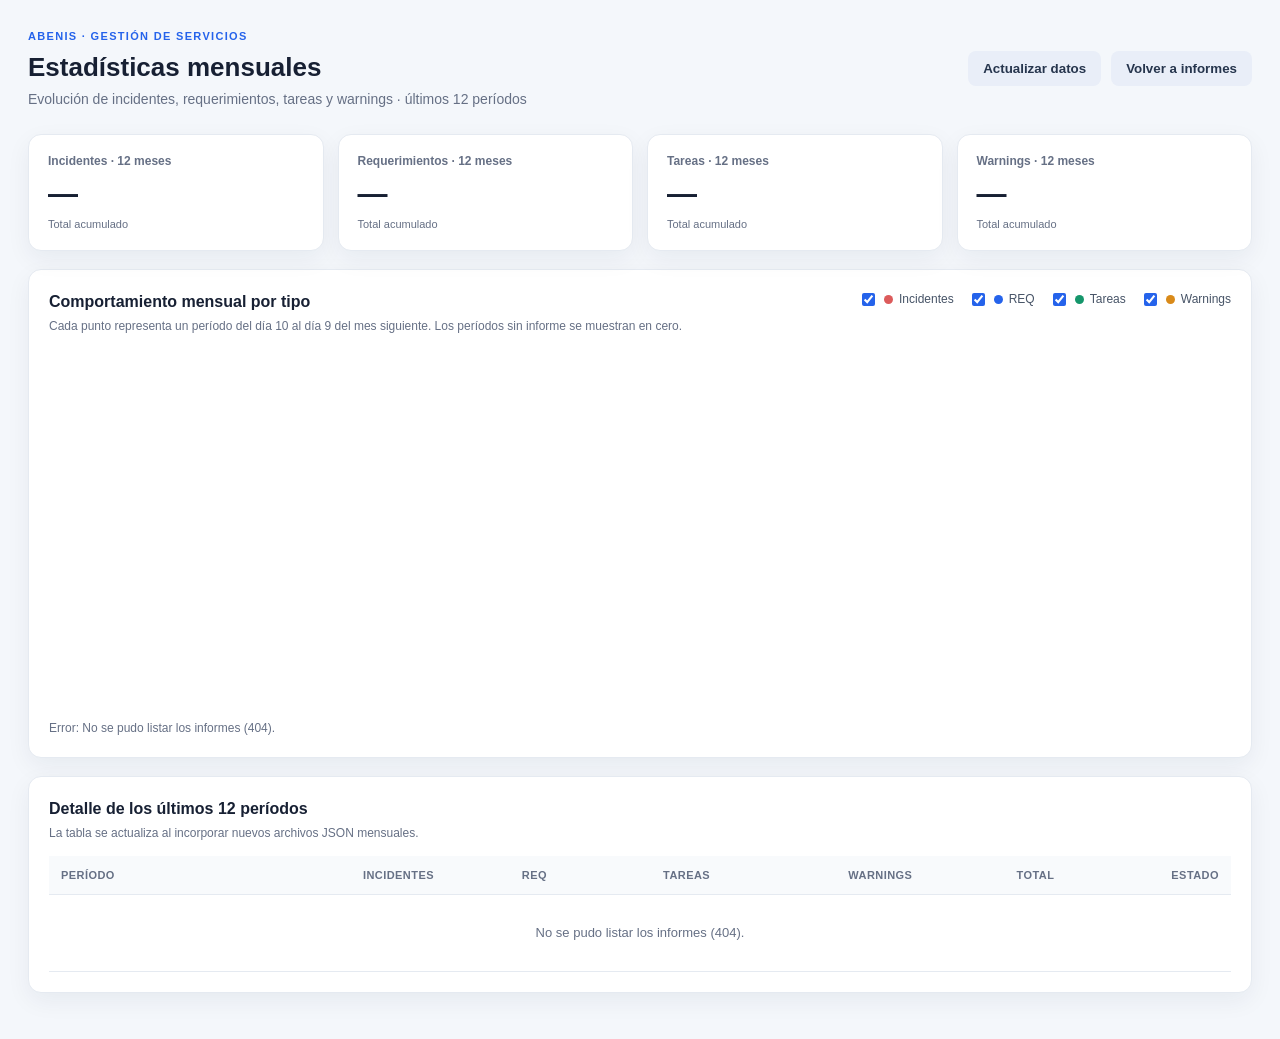
==== templates/estadisticas.html @ f4817a57 "estadisticas" ====
<!DOCTYPE html>
<html lang="es">
<head>
<meta charset="UTF-8"><meta name="viewport" content="width=device-width, initial-scale=1.0">
<title>Estadísticas mensuales | ABENIS</title>
<style>
:root{--bg:#f4f7fb;--panel:#fff;--text:#172033;--muted:#667085;--line:#e5eaf1;--blue:#2563eb;--red:#dc5b5b;--green:#15966b;--orange:#d98a19;--shadow:0 8px 24px rgba(20,35,60,.06)}
*{box-sizing:border-box}body{margin:0;background:var(--bg);color:var(--text);font:14px/1.5 "Segoe UI",Arial,sans-serif}.page{max-width:1440px;margin:auto;padding:28px}.header{display:flex;justify-content:space-between;align-items:center;gap:18px;margin-bottom:24px}.eyebrow{font-size:11px;font-weight:700;letter-spacing:.12em;color:var(--blue);text-transform:uppercase}h1{font-size:26px;margin:3px 0 2px}.subtitle{color:var(--muted);margin:0}.actions{display:flex;gap:10px;flex-wrap:wrap}button{border:0;border-radius:8px;padding:10px 15px;font-weight:650;cursor:pointer;background:var(--blue);color:#fff}button.secondary{background:#e9eef8;color:#26354d}button:disabled{opacity:.55;cursor:wait}.cards{display:grid;grid-template-columns:repeat(4,minmax(0,1fr));gap:14px;margin-bottom:18px}.card,.panel{background:var(--panel);border:1px solid var(--line);border-radius:13px;box-shadow:var(--shadow)}.card{padding:17px 19px}.card .label{color:var(--muted);font-size:12px;font-weight:650}.card .value{font-size:30px;font-weight:750;line-height:1.25;margin-top:5px}.card .hint{font-size:11px;color:var(--muted);margin-top:4px}.panel{padding:20px;margin-bottom:18px}.panel-head{display:flex;justify-content:space-between;align-items:flex-start;gap:12px;margin-bottom:14px}h2{font-size:16px;margin:0}.panel-note{font-size:12px;color:var(--muted);margin-top:3px}.legend{display:flex;gap:14px;flex-wrap:wrap}.legend label{display:flex;align-items:center;gap:6px;color:#475467;font-size:12px;cursor:pointer}.legend input{accent-color:var(--blue)}.dot{width:9px;height:9px;border-radius:50%;display:inline-block}.chart-wrap{position:relative;width:100%;height:360px}
.chart-tooltip{
  position:absolute;z-index:5;display:none;pointer-events:none;
  min-width:125px;padding:9px 11px;background:#172033;color:#fff;
  border-radius:8px;box-shadow:0 5px 18px rgba(0,0,0,.18);
  font-size:12px;line-height:1.55;white-space:nowrap;
}
.chart-tooltip strong{display:block;font-size:12px;margin-bottom:3px}
.chart-tooltip .tip-row{display:flex;align-items:center;gap:7px}
.chart-tooltip .tip-dot{width:8px;height:8px;border-radius:50%;display:inline-block}
canvas{width:100%;height:100%;display:block}.status{font-size:12px;color:var(--muted);margin-top:10px;min-height:18px}.table-wrap{overflow-x:auto}table{border-collapse:collapse;width:100%;font-size:13px}th,td{padding:11px 12px;text-align:right;border-bottom:1px solid var(--line);white-space:nowrap}th{color:#667085;font-size:11px;text-transform:uppercase;letter-spacing:.04em;background:#f8fafc}th:first-child,td:first-child{text-align:left}tbody tr:hover{background:#f8fafc}tfoot{font-weight:750;background:#f8fafc}.empty{text-align:center!important;color:var(--muted);padding:28px}
@media(max-width:850px){.cards{grid-template-columns:repeat(2,minmax(0,1fr))}.header{align-items:flex-start;flex-direction:column}.chart-wrap{height:300px}}@media(max-width:480px){.page{padding:15px}.cards{gap:9px}.card{padding:13px}.card .value{font-size:25px}.panel{padding:14px}.chart-wrap{height:260px}}
</style></head>
<body><main class="page">
<header class="header"><div><div class="eyebrow">ABENIS · Gestión de servicios</div><h1>Estadísticas mensuales</h1><p class="subtitle">Evolución de incidentes, requerimientos, tareas y warnings · últimos 12 períodos</p></div><div class="actions"><button class="secondary" id="btnActualizar">Actualizar datos</button><button class="secondary" onclick="location.href='/'">Volver a informes</button></div></header>
<section class="cards">
<article class="card"><div class="label">Incidentes · 12 meses</div><div class="value" id="kpiInc">—</div><div class="hint">Total acumulado</div></article>
<article class="card"><div class="label">Requerimientos · 12 meses</div><div class="value" id="kpiReq">—</div><div class="hint">Total acumulado</div></article>
<article class="card"><div class="label">Tareas · 12 meses</div><div class="value" id="kpiTareas">—</div><div class="hint">Total acumulado</div></article>
<article class="card"><div class="label">Warnings · 12 meses</div><div class="value" id="kpiWarning">—</div><div class="hint">Total acumulado</div></article>
</section>
<section class="panel"><div class="panel-head"><div><h2>Comportamiento mensual por tipo</h2><div class="panel-note">Cada punto representa un período del día 10 al día 9 del mes siguiente. Los períodos sin informe se muestran en cero.</div></div><div class="legend">
<label><input type="checkbox" data-series="inc" checked><span class="dot" style="background:#dc5b5b"></span>Incidentes</label><label><input type="checkbox" data-series="req" checked><span class="dot" style="background:#2563eb"></span>REQ</label><label><input type="checkbox" data-series="tareas" checked><span class="dot" style="background:#15966b"></span>Tareas</label><label><input type="checkbox" data-series="warning" checked><span class="dot" style="background:#d98a19"></span>Warnings</label>
</div></div><div class="chart-wrap" id="chartWrap">
      <canvas id="chartMensual" aria-label="Gráfico de evolución mensual. Mueve el cursor sobre los puntos para ver sus valores." role="img"></canvas>
      <div class="chart-tooltip" id="chartTooltip" role="status" aria-live="polite"></div>
    </div><div class="status" id="estado">Cargando informes guardados...</div></section>
<section class="panel"><div class="panel-head"><div><h2>Detalle de los últimos 12 períodos</h2><div class="panel-note">La tabla se actualiza al incorporar nuevos archivos JSON mensuales.</div></div></div><div class="table-wrap"><table><thead><tr><th>Período</th><th>Incidentes</th><th>REQ</th><th>Tareas</th><th>Warnings</th><th>Total</th><th>Estado</th></tr></thead><tbody id="tablaMeses"><tr><td colspan="7" class="empty">Cargando...</td></tr></tbody><tfoot id="pieTabla"></tfoot></table></div></section>
</main>
<script>
const SERIES={inc:{label:"Incidentes",color:"#dc5b5b"},req:{label:"REQ",color:"#2563eb"},tareas:{label:"Tareas",color:"#15966b"},warning:{label:"Warnings",color:"#d98a19"}};let datosMeses=[];
const numero=v=>Number(v||0),formato=v=>numero(v).toLocaleString("es-CL"),claveMes=(a,m)=>`${a}-${String(m).padStart(2,"0")}`;
const nombreMes=(a,m)=>new Date(a,m-1,1).toLocaleDateString("es-CL",{month:"short",year:"2-digit"}).replace(".","");
function ventanaUltimos12(){const hoy=new Date(),fin=new Date(hoy.getFullYear(),hoy.getMonth(),1),meses=[];for(let i=11;i>=0;i--){const d=new Date(fin.getFullYear(),fin.getMonth()-i,1);meses.push({anio:d.getFullYear(),mes:d.getMonth()+1,key:claveMes(d.getFullYear(),d.getMonth()+1)});}return meses;}
function extraerTotales(metricas){const t=metricas.totales||{},g=metricas.grupos||[],sumar=c=>g.reduce((a,x)=>a+numero(x[c]),0);return{inc:numero(t.inc??sumar("inc")),req:numero(t.req??sumar("req")),tareas:numero(t.tareas??t.tarea??sumar("tareas")+sumar("tarea")),warning:numero(t.warning??sumar("warning")),total:numero(t.general??(numero(t.inc)+numero(t.req)+numero(t.tareas??t.tarea)+numero(t.warning)))}}
async function cargarDatos(){const estado=document.getElementById("estado"),boton=document.getElementById("btnActualizar");boton.disabled=true;estado.textContent="Buscando informes mensuales guardados...";try{const resp=await fetch("/api/metricas-mensuales",{cache:"no-store"});if(!resp.ok)throw new Error(`No se pudo listar los informes (${resp.status}).`);const listado=await resp.json();if(listado.ok===false)throw new Error(listado.error||"Error al consultar períodos.");const disponibles=new Map((listado.periodos||[]).map(p=>[claveMes(p.anio,p.mes),p]));const ventana=ventanaUltimos12();datosMeses=await Promise.all(ventana.map(async p=>{if(!disponibles.has(p.key))return{...p,label:nombreMes(p.anio,p.mes),inc:0,req:0,tareas:0,warning:0,total:0,existe:false};const r=await fetch(`/api/metricas-mensuales/${p.anio}/${p.mes}`,{cache:"no-store"});if(!r.ok)return{...p,label:nombreMes(p.anio,p.mes),inc:0,req:0,tareas:0,warning:0,total:0,existe:false};const j=await r.json(),t=extraerTotales(j.metricas||{});return{...p,label:nombreMes(p.anio,p.mes),...t,existe:true};}));actualizarPantalla();estado.textContent=`${datosMeses.filter(x=>x.existe).length} de 12 períodos con informe guardado. Última consulta: ${new Date().toLocaleString("es-CL")}.`;}catch(e){estado.textContent="Error: "+e.message;document.getElementById("tablaMeses").innerHTML=`<tr><td colspan="7" class="empty">${e.message}</td></tr>`;}finally{boton.disabled=false;}}
function actualizarPantalla(){const campos=["inc","req","tareas","warning"],sumas={};campos.forEach(c=>sumas[c]=datosMeses.reduce((s,m)=>s+numero(m[c]),0));document.getElementById("kpiInc").textContent=formato(sumas.inc);document.getElementById("kpiReq").textContent=formato(sumas.req);document.getElementById("kpiTareas").textContent=formato(sumas.tareas);document.getElementById("kpiWarning").textContent=formato(sumas.warning);document.getElementById("tablaMeses").innerHTML=datosMeses.map(m=>`<tr><td>${m.label}</td><td>${formato(m.inc)}</td><td>${formato(m.req)}</td><td>${formato(m.tareas)}</td><td>${formato(m.warning)}</td><td><b>${formato(m.total)}</b></td><td>${m.existe?"Informe guardado":"Sin informe"}</td></tr>`).join("");document.getElementById("pieTabla").innerHTML=`<tr><td>Total 12 meses</td><td>${formato(sumas.inc)}</td><td>${formato(sumas.req)}</td><td>${formato(sumas.tareas)}</td><td>${formato(sumas.warning)}</td><td>${formato(campos.reduce((s,c)=>s+sumas[c],0))}</td><td></td></tr>`;dibujarGrafico();}
let geometriaGrafico = null;

function dibujarGrafico(){
  const canvas=document.getElementById("chartMensual");
  const rect=canvas.getBoundingClientRect();
  const dpr=window.devicePixelRatio||1;
  canvas.width=Math.max(1,Math.round(rect.width*dpr));
  canvas.height=Math.max(1,Math.round(rect.height*dpr));
  const ctx=canvas.getContext("2d");
  ctx.setTransform(dpr,0,0,dpr,0,0);
  const w=rect.width,h=rect.height;
  const pad={l:48,r:18,t:18,b:42};
  const plotW=w-pad.l-pad.r,plotH=h-pad.t-pad.b;
  const visibles=[...document.querySelectorAll("[data-series]:checked")].map(x=>x.dataset.series);
  const maxDato=Math.max(1,...datosMeses.flatMap(m=>visibles.map(k=>numero(m[k]))));
  const max=Math.ceil(maxDato/5)*5 || 1;
  const x=i=>pad.l+(datosMeses.length<=1?plotW/2:i*plotW/(datosMeses.length-1));
  const puntos={};
  ctx.clearRect(0,0,w,h);
  ctx.font="11px Segoe UI, Arial";
  ctx.textAlign="right";ctx.textBaseline="middle";
  for(let i=0;i<=4;i++){
    const val=max*i/4,y=pad.t+plotH-(plotH*i/4);
    ctx.strokeStyle="#e9edf3";ctx.lineWidth=1;ctx.beginPath();ctx.moveTo(pad.l,y);ctx.lineTo(w-pad.r,y);ctx.stroke();
    ctx.fillStyle="#667085";ctx.fillText(Math.round(val).toString(),pad.l-9,y);
  }
  datosMeses.forEach((m,i)=>{
    ctx.fillStyle="#667085";ctx.textAlign="center";ctx.textBaseline="top";
    ctx.fillText(m.label,x(i),pad.t+plotH+13);
  });
  visibles.forEach(key=>{
    const serie=SERIES[key];
    puntos[key]=datosMeses.map((m,i)=>({
      x:x(i),
      y:pad.t+plotH-(numero(m[key])/max)*plotH,
      value:numero(m[key]),
      month:m.label,
      exists:m.existe
    }));
    ctx.strokeStyle=serie.color;ctx.fillStyle=serie.color;ctx.lineWidth=2.5;
    ctx.beginPath();
    puntos[key].forEach((p,i)=>{if(i===0)ctx.moveTo(p.x,p.y);else ctx.lineTo(p.x,p.y);});
    ctx.stroke();
    puntos[key].forEach(p=>{
      ctx.beginPath();ctx.arc(p.x,p.y,3.5,0,Math.PI*2);ctx.fill();
    });
  });
  if(!visibles.length){
    ctx.fillStyle="#667085";ctx.textAlign="center";
    ctx.fillText("Selecciona al menos una categoría",w/2,h/2);
  }
  geometriaGrafico={pad,plotW,plotH,max,puntos,visibles,width:w,height:h};
  ocultarTooltip();
}

function ocultarTooltip(){
  const tooltip=document.getElementById("chartTooltip");
  if(tooltip) tooltip.style.display="none";
}

function mostrarTooltip(event){
  if(!geometriaGrafico) return;
  const canvas=document.getElementById("chartMensual");
  const tooltip=document.getElementById("chartTooltip");
  const bounds=canvas.getBoundingClientRect();
  const mx=event.clientX-bounds.left;
  const my=event.clientY-bounds.top;
  const g=geometriaGrafico;
  let mejor=null,distanciaMin=Infinity;
  for(const key of g.visibles){
    for(let i=0;i<(g.puntos[key]||[]).length;i++){
      const p=g.puntos[key][i];
      const d=Math.hypot(mx-p.x,my-p.y);
      if(d<distanciaMin){distanciaMin=d;mejor={key,p,index:i};}
    }
  }
  if(!mejor || distanciaMin>18){ocultarTooltip();return;}

  const mes=datosMeses[mejor.index];
  const lineas=g.visibles.map(key=>{
    const p=g.puntos[key][mejor.index];
    return `<div class="tip-row"><span class="tip-dot" style="background:${SERIES[key].color}"></span>${SERIES[key].label}: <b>${formato(p.value)}</b></div>`;
  }).join("");
  tooltip.innerHTML=`<strong>${mes.label}</strong>${lineas}<div style="opacity:.75;margin-top:4px">${mes.existe?"Informe guardado":"Sin informe guardado"}</div>`;
  tooltip.style.display="block";

  const wrap=document.getElementById("chartWrap");
  const maxLeft=wrap.clientWidth-tooltip.offsetWidth-8;
  const maxTop=wrap.clientHeight-tooltip.offsetHeight-8;
  tooltip.style.left=`${Math.max(8,Math.min(mx+14,maxLeft))}px`;
  tooltip.style.top=`${Math.max(8,Math.min(my-12,maxTop))}px`;
}

const graficoCanvas=document.getElementById("chartMensual");
graficoCanvas.addEventListener("mousemove",mostrarTooltip);
graficoCanvas.addEventListener("mouseleave",ocultarTooltip);
graficoCanvas.addEventListener("touchstart",ocultarTooltip,{passive:true});
document.getElementById("btnActualizar").addEventListener("click",cargarDatos);document.querySelectorAll("[data-series]").forEach(e=>e.addEventListener("change",dibujarGrafico));window.addEventListener("resize",()=>{if(datosMeses.length)dibujarGrafico()});cargarDatos();
</script></body></html>
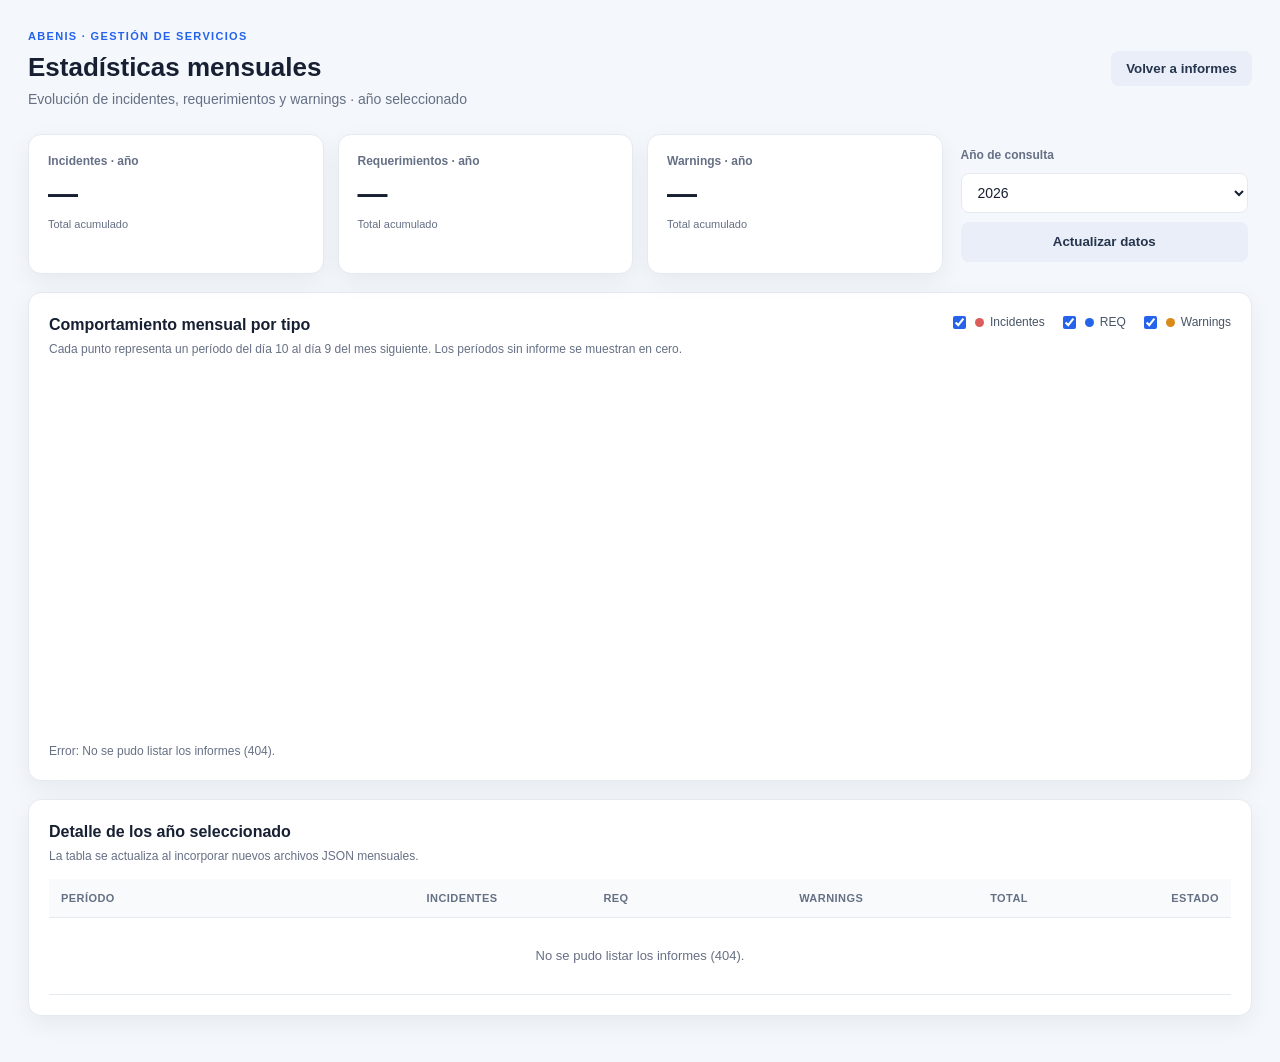
==== commit b2be9530: "estadisticas 2" ====
--- a/templates/estadisticas.html
+++ b/templates/estadisticas.html
@@ -5,7 +5,12 @@
 <title>Estadísticas mensuales | ABENIS</title>
 <style>
 :root{--bg:#f4f7fb;--panel:#fff;--text:#172033;--muted:#667085;--line:#e5eaf1;--blue:#2563eb;--red:#dc5b5b;--green:#15966b;--orange:#d98a19;--shadow:0 8px 24px rgba(20,35,60,.06)}
-*{box-sizing:border-box}body{margin:0;background:var(--bg);color:var(--text);font:14px/1.5 "Segoe UI",Arial,sans-serif}.page{max-width:1440px;margin:auto;padding:28px}.header{display:flex;justify-content:space-between;align-items:center;gap:18px;margin-bottom:24px}.eyebrow{font-size:11px;font-weight:700;letter-spacing:.12em;color:var(--blue);text-transform:uppercase}h1{font-size:26px;margin:3px 0 2px}.subtitle{color:var(--muted);margin:0}.actions{display:flex;gap:10px;flex-wrap:wrap}button{border:0;border-radius:8px;padding:10px 15px;font-weight:650;cursor:pointer;background:var(--blue);color:#fff}button.secondary{background:#e9eef8;color:#26354d}button:disabled{opacity:.55;cursor:wait}.cards{display:grid;grid-template-columns:repeat(4,minmax(0,1fr));gap:14px;margin-bottom:18px}.card,.panel{background:var(--panel);border:1px solid var(--line);border-radius:13px;box-shadow:var(--shadow)}.card{padding:17px 19px}.card .label{color:var(--muted);font-size:12px;font-weight:650}.card .value{font-size:30px;font-weight:750;line-height:1.25;margin-top:5px}.card .hint{font-size:11px;color:var(--muted);margin-top:4px}.panel{padding:20px;margin-bottom:18px}.panel-head{display:flex;justify-content:space-between;align-items:flex-start;gap:12px;margin-bottom:14px}h2{font-size:16px;margin:0}.panel-note{font-size:12px;color:var(--muted);margin-top:3px}.legend{display:flex;gap:14px;flex-wrap:wrap}.legend label{display:flex;align-items:center;gap:6px;color:#475467;font-size:12px;cursor:pointer}.legend input{accent-color:var(--blue)}.dot{width:9px;height:9px;border-radius:50%;display:inline-block}.chart-wrap{position:relative;width:100%;height:360px}
+*{box-sizing:border-box}body{margin:0;background:var(--bg);color:var(--text);font:14px/1.5 "Segoe UI",Arial,sans-serif}.page{max-width:1440px;margin:auto;padding:28px}.header{display:flex;justify-content:space-between;align-items:center;gap:18px;margin-bottom:24px}.eyebrow{font-size:11px;font-weight:700;letter-spacing:.12em;color:var(--blue);text-transform:uppercase}h1{font-size:26px;margin:3px 0 2px}.subtitle{color:var(--muted);margin:0}.actions{display:flex;gap:10px;flex-wrap:wrap}button{border:0;border-radius:8px;padding:10px 15px;font-weight:650;cursor:pointer;background:var(--blue);color:#fff}button.secondary{background:#e9eef8;color:#26354d}button:disabled{opacity:.55;cursor:wait}.cards{display:grid;grid-template-columns:repeat(4,minmax(0,1fr));gap:14px;margin-bottom:18px}.card,.panel{background:var(--panel);border:1px solid var(--line);border-radius:13px;box-shadow:var(--shadow)}.card{padding:17px 19px}
+.year-controls{display:flex;flex-direction:column;justify-content:center;gap:9px;padding:12px 4px}
+.year-controls label{font-size:12px;color:var(--muted);font-weight:650}
+.year-controls select{width:100%;min-width:110px;border:1px solid var(--line);border-radius:8px;background:#fff;color:var(--text);padding:10px 12px;font:inherit}
+.year-controls button{width:100%;min-height:40px}
+.card .label{color:var(--muted);font-size:12px;font-weight:650}.card .value{font-size:30px;font-weight:750;line-height:1.25;margin-top:5px}.card .hint{font-size:11px;color:var(--muted);margin-top:4px}.panel{padding:20px;margin-bottom:18px}.panel-head{display:flex;justify-content:space-between;align-items:flex-start;gap:12px;margin-bottom:14px}h2{font-size:16px;margin:0}.panel-note{font-size:12px;color:var(--muted);margin-top:3px}.legend{display:flex;gap:14px;flex-wrap:wrap}.legend label{display:flex;align-items:center;gap:6px;color:#475467;font-size:12px;cursor:pointer}.legend input{accent-color:var(--blue)}.dot{width:9px;height:9px;border-radius:50%;display:inline-block}.chart-wrap{position:relative;width:100%;height:360px}
 .chart-tooltip{
   position:absolute;z-index:5;display:none;pointer-events:none;
   min-width:125px;padding:9px 11px;background:#172033;color:#fff;
@@ -19,29 +24,38 @@
 @media(max-width:850px){.cards{grid-template-columns:repeat(2,minmax(0,1fr))}.header{align-items:flex-start;flex-direction:column}.chart-wrap{height:300px}}@media(max-width:480px){.page{padding:15px}.cards{gap:9px}.card{padding:13px}.card .value{font-size:25px}.panel{padding:14px}.chart-wrap{height:260px}}
 </style></head>
 <body><main class="page">
-<header class="header"><div><div class="eyebrow">ABENIS · Gestión de servicios</div><h1>Estadísticas mensuales</h1><p class="subtitle">Evolución de incidentes, requerimientos, tareas y warnings · últimos 12 períodos</p></div><div class="actions"><button class="secondary" id="btnActualizar">Actualizar datos</button><button class="secondary" onclick="location.href='/'">Volver a informes</button></div></header>
+<header class="header"><div><div class="eyebrow">ABENIS · Gestión de servicios</div><h1>Estadísticas mensuales</h1><p class="subtitle">Evolución de incidentes, requerimientos y warnings · año seleccionado</p></div><div class="actions"><button class="secondary" onclick="location.href='/'">Volver a informes</button></div></header>
 <section class="cards">
-<article class="card"><div class="label">Incidentes · 12 meses</div><div class="value" id="kpiInc">—</div><div class="hint">Total acumulado</div></article>
-<article class="card"><div class="label">Requerimientos · 12 meses</div><div class="value" id="kpiReq">—</div><div class="hint">Total acumulado</div></article>
-<article class="card"><div class="label">Tareas · 12 meses</div><div class="value" id="kpiTareas">—</div><div class="hint">Total acumulado</div></article>
-<article class="card"><div class="label">Warnings · 12 meses</div><div class="value" id="kpiWarning">—</div><div class="hint">Total acumulado</div></article>
+<article class="card"><div class="label">Incidentes · año</div><div class="value" id="kpiInc">—</div><div class="hint">Total acumulado</div></article>
+<article class="card"><div class="label">Requerimientos · año</div><div class="value" id="kpiReq">—</div><div class="hint">Total acumulado</div></article>
+
+<article class="card"><div class="label">Warnings · año</div><div class="value" id="kpiWarning">—</div><div class="hint">Total acumulado</div></article>
+<div class="year-controls">
+<label for="filtroAnio">Año de consulta</label>
+<select id="filtroAnio" aria-label="Seleccionar año">
+<option value="2025">2025</option>
+<option value="2026" selected>2026</option>
+<option value="2027">2027</option>
+</select>
+<button class="secondary" id="btnActualizar" type="button">Actualizar datos</button>
+</div>
 </section>
 <section class="panel"><div class="panel-head"><div><h2>Comportamiento mensual por tipo</h2><div class="panel-note">Cada punto representa un período del día 10 al día 9 del mes siguiente. Los períodos sin informe se muestran en cero.</div></div><div class="legend">
-<label><input type="checkbox" data-series="inc" checked><span class="dot" style="background:#dc5b5b"></span>Incidentes</label><label><input type="checkbox" data-series="req" checked><span class="dot" style="background:#2563eb"></span>REQ</label><label><input type="checkbox" data-series="tareas" checked><span class="dot" style="background:#15966b"></span>Tareas</label><label><input type="checkbox" data-series="warning" checked><span class="dot" style="background:#d98a19"></span>Warnings</label>
+<label><input type="checkbox" data-series="inc" checked><span class="dot" style="background:#dc5b5b"></span>Incidentes</label><label><input type="checkbox" data-series="req" checked><span class="dot" style="background:#2563eb"></span>REQ</label><label><input type="checkbox" data-series="warning" checked><span class="dot" style="background:#d98a19"></span>Warnings</label>
 </div></div><div class="chart-wrap" id="chartWrap">
       <canvas id="chartMensual" aria-label="Gráfico de evolución mensual. Mueve el cursor sobre los puntos para ver sus valores." role="img"></canvas>
       <div class="chart-tooltip" id="chartTooltip" role="status" aria-live="polite"></div>
     </div><div class="status" id="estado">Cargando informes guardados...</div></section>
-<section class="panel"><div class="panel-head"><div><h2>Detalle de los últimos 12 períodos</h2><div class="panel-note">La tabla se actualiza al incorporar nuevos archivos JSON mensuales.</div></div></div><div class="table-wrap"><table><thead><tr><th>Período</th><th>Incidentes</th><th>REQ</th><th>Tareas</th><th>Warnings</th><th>Total</th><th>Estado</th></tr></thead><tbody id="tablaMeses"><tr><td colspan="7" class="empty">Cargando...</td></tr></tbody><tfoot id="pieTabla"></tfoot></table></div></section>
+<section class="panel"><div class="panel-head"><div><h2>Detalle de los año seleccionado</h2><div class="panel-note">La tabla se actualiza al incorporar nuevos archivos JSON mensuales.</div></div></div><div class="table-wrap"><table><thead><tr><th>Período</th><th>Incidentes</th><th>REQ</th><th>Warnings</th><th>Total</th><th>Estado</th></tr></thead><tbody id="tablaMeses"><tr><td colspan="6" class="empty">Cargando...</td></tr></tbody><tfoot id="pieTabla"></tfoot></table></div></section>
 </main>
 <script>
-const SERIES={inc:{label:"Incidentes",color:"#dc5b5b"},req:{label:"REQ",color:"#2563eb"},tareas:{label:"Tareas",color:"#15966b"},warning:{label:"Warnings",color:"#d98a19"}};let datosMeses=[];
+const SERIES={inc:{label:"Incidentes",color:"#dc5b5b"},req:{label:"REQ",color:"#2563eb"},warning:{label:"Warnings",color:"#d98a19"}};let datosMeses=[];
 const numero=v=>Number(v||0),formato=v=>numero(v).toLocaleString("es-CL"),claveMes=(a,m)=>`${a}-${String(m).padStart(2,"0")}`;
 const nombreMes=(a,m)=>new Date(a,m-1,1).toLocaleDateString("es-CL",{month:"short",year:"2-digit"}).replace(".","");
-function ventanaUltimos12(){const hoy=new Date(),fin=new Date(hoy.getFullYear(),hoy.getMonth(),1),meses=[];for(let i=11;i>=0;i--){const d=new Date(fin.getFullYear(),fin.getMonth()-i,1);meses.push({anio:d.getFullYear(),mes:d.getMonth()+1,key:claveMes(d.getFullYear(),d.getMonth()+1)});}return meses;}
-function extraerTotales(metricas){const t=metricas.totales||{},g=metricas.grupos||[],sumar=c=>g.reduce((a,x)=>a+numero(x[c]),0);return{inc:numero(t.inc??sumar("inc")),req:numero(t.req??sumar("req")),tareas:numero(t.tareas??t.tarea??sumar("tareas")+sumar("tarea")),warning:numero(t.warning??sumar("warning")),total:numero(t.general??(numero(t.inc)+numero(t.req)+numero(t.tareas??t.tarea)+numero(t.warning)))}}
-async function cargarDatos(){const estado=document.getElementById("estado"),boton=document.getElementById("btnActualizar");boton.disabled=true;estado.textContent="Buscando informes mensuales guardados...";try{const resp=await fetch("/api/metricas-mensuales",{cache:"no-store"});if(!resp.ok)throw new Error(`No se pudo listar los informes (${resp.status}).`);const listado=await resp.json();if(listado.ok===false)throw new Error(listado.error||"Error al consultar períodos.");const disponibles=new Map((listado.periodos||[]).map(p=>[claveMes(p.anio,p.mes),p]));const ventana=ventanaUltimos12();datosMeses=await Promise.all(ventana.map(async p=>{if(!disponibles.has(p.key))return{...p,label:nombreMes(p.anio,p.mes),inc:0,req:0,tareas:0,warning:0,total:0,existe:false};const r=await fetch(`/api/metricas-mensuales/${p.anio}/${p.mes}`,{cache:"no-store"});if(!r.ok)return{...p,label:nombreMes(p.anio,p.mes),inc:0,req:0,tareas:0,warning:0,total:0,existe:false};const j=await r.json(),t=extraerTotales(j.metricas||{});return{...p,label:nombreMes(p.anio,p.mes),...t,existe:true};}));actualizarPantalla();estado.textContent=`${datosMeses.filter(x=>x.existe).length} de 12 períodos con informe guardado. Última consulta: ${new Date().toLocaleString("es-CL")}.`;}catch(e){estado.textContent="Error: "+e.message;document.getElementById("tablaMeses").innerHTML=`<tr><td colspan="7" class="empty">${e.message}</td></tr>`;}finally{boton.disabled=false;}}
-function actualizarPantalla(){const campos=["inc","req","tareas","warning"],sumas={};campos.forEach(c=>sumas[c]=datosMeses.reduce((s,m)=>s+numero(m[c]),0));document.getElementById("kpiInc").textContent=formato(sumas.inc);document.getElementById("kpiReq").textContent=formato(sumas.req);document.getElementById("kpiTareas").textContent=formato(sumas.tareas);document.getElementById("kpiWarning").textContent=formato(sumas.warning);document.getElementById("tablaMeses").innerHTML=datosMeses.map(m=>`<tr><td>${m.label}</td><td>${formato(m.inc)}</td><td>${formato(m.req)}</td><td>${formato(m.tareas)}</td><td>${formato(m.warning)}</td><td><b>${formato(m.total)}</b></td><td>${m.existe?"Informe guardado":"Sin informe"}</td></tr>`).join("");document.getElementById("pieTabla").innerHTML=`<tr><td>Total 12 meses</td><td>${formato(sumas.inc)}</td><td>${formato(sumas.req)}</td><td>${formato(sumas.tareas)}</td><td>${formato(sumas.warning)}</td><td>${formato(campos.reduce((s,c)=>s+sumas[c],0))}</td><td></td></tr>`;dibujarGrafico();}
+function ventanaAnual(anio){const meses=[];for(let mes=1;mes<=12;mes++){meses.push({anio,mes,key:claveMes(anio,mes)});}return meses;}
+function extraerTotales(metricas){const t=metricas.totales||{},g=metricas.grupos||[],sumar=c=>g.reduce((a,x)=>a+numero(x[c]),0);return{inc:numero(t.inc??sumar("inc")),req:numero(t.req??sumar("req")),warning:numero(t.warning??sumar("warning")),total:numero(t.general??(numero(t.inc)+numero(t.req)+numero(t.warning)))}}
+async function cargarDatos(){const estado=document.getElementById("estado"),boton=document.getElementById("btnActualizar");boton.disabled=true;estado.textContent="Buscando informes mensuales guardados...";try{const resp=await fetch("/api/metricas-mensuales",{cache:"no-store"});if(!resp.ok)throw new Error(`No se pudo listar los informes (${resp.status}).`);const listado=await resp.json();if(listado.ok===false)throw new Error(listado.error||"Error al consultar períodos.");const disponibles=new Map((listado.periodos||[]).map(p=>[claveMes(p.anio,p.mes),p]));const anioSeleccionado=Number(document.getElementById("filtroAnio").value);const ventana=ventanaAnual(anioSeleccionado);datosMeses=await Promise.all(ventana.map(async p=>{if(!disponibles.has(p.key))return{...p,label:nombreMes(p.anio,p.mes),inc:0,req:0,warning:0,total:0,existe:false};const r=await fetch(`/api/metricas-mensuales/${p.anio}/${p.mes}`,{cache:"no-store"});if(!r.ok)return{...p,label:nombreMes(p.anio,p.mes),inc:0,req:0,warning:0,total:0,existe:false};const j=await r.json(),t=extraerTotales(j.metricas||{});return{...p,label:nombreMes(p.anio,p.mes),...t,existe:true};}));actualizarPantalla();estado.textContent=`${datosMeses.filter(x=>x.existe).length} de 12 períodos de ${anioSeleccionado} con informe guardado. Última consulta: ${new Date().toLocaleString("es-CL")}.`;}catch(e){estado.textContent="Error: "+e.message;document.getElementById("tablaMeses").innerHTML=`<tr><td colspan="6" class="empty">${e.message}</td></tr>`;}finally{boton.disabled=false;}}
+function actualizarPantalla(){const campos=["inc","req","warning"],sumas={};campos.forEach(c=>sumas[c]=datosMeses.reduce((s,m)=>s+numero(m[c]),0));document.getElementById("kpiInc").textContent=formato(sumas.inc);document.getElementById("kpiReq").textContent=formato(sumas.req);document.getElementById("kpiWarning").textContent=formato(sumas.warning);document.getElementById("tablaMeses").innerHTML=datosMeses.map(m=>`<tr><td>${m.label}</td><td>${formato(m.inc)}</td><td>${formato(m.req)}</td><td>${formato(m.warning)}</td><td><b>${formato(m.total)}</b></td><td>${m.existe?"Informe guardado":"Sin informe"}</td></tr>`).join("");document.getElementById("pieTabla").innerHTML=`<tr><td>Total anual</td><td>${formato(sumas.inc)}</td><td>${formato(sumas.req)}</td><td>${formato(sumas.warning)}</td><td>${formato(campos.reduce((s,c)=>s+sumas[c],0))}</td><td></td></tr>`;dibujarGrafico();}
 let geometriaGrafico = null;
 
 function dibujarGrafico(){
@@ -139,5 +153,8 @@
 graficoCanvas.addEventListener("mousemove",mostrarTooltip);
 graficoCanvas.addEventListener("mouseleave",ocultarTooltip);
 graficoCanvas.addEventListener("touchstart",ocultarTooltip,{passive:true});
+const anioActual=new Date().getFullYear();
+const selectorAnio=document.getElementById("filtroAnio");
+if(anioActual>=2025 && anioActual<=2027) selectorAnio.value=String(anioActual);
 document.getElementById("btnActualizar").addEventListener("click",cargarDatos);document.querySelectorAll("[data-series]").forEach(e=>e.addEventListener("change",dibujarGrafico));window.addEventListener("resize",()=>{if(datosMeses.length)dibujarGrafico()});cargarDatos();
 </script></body></html>
